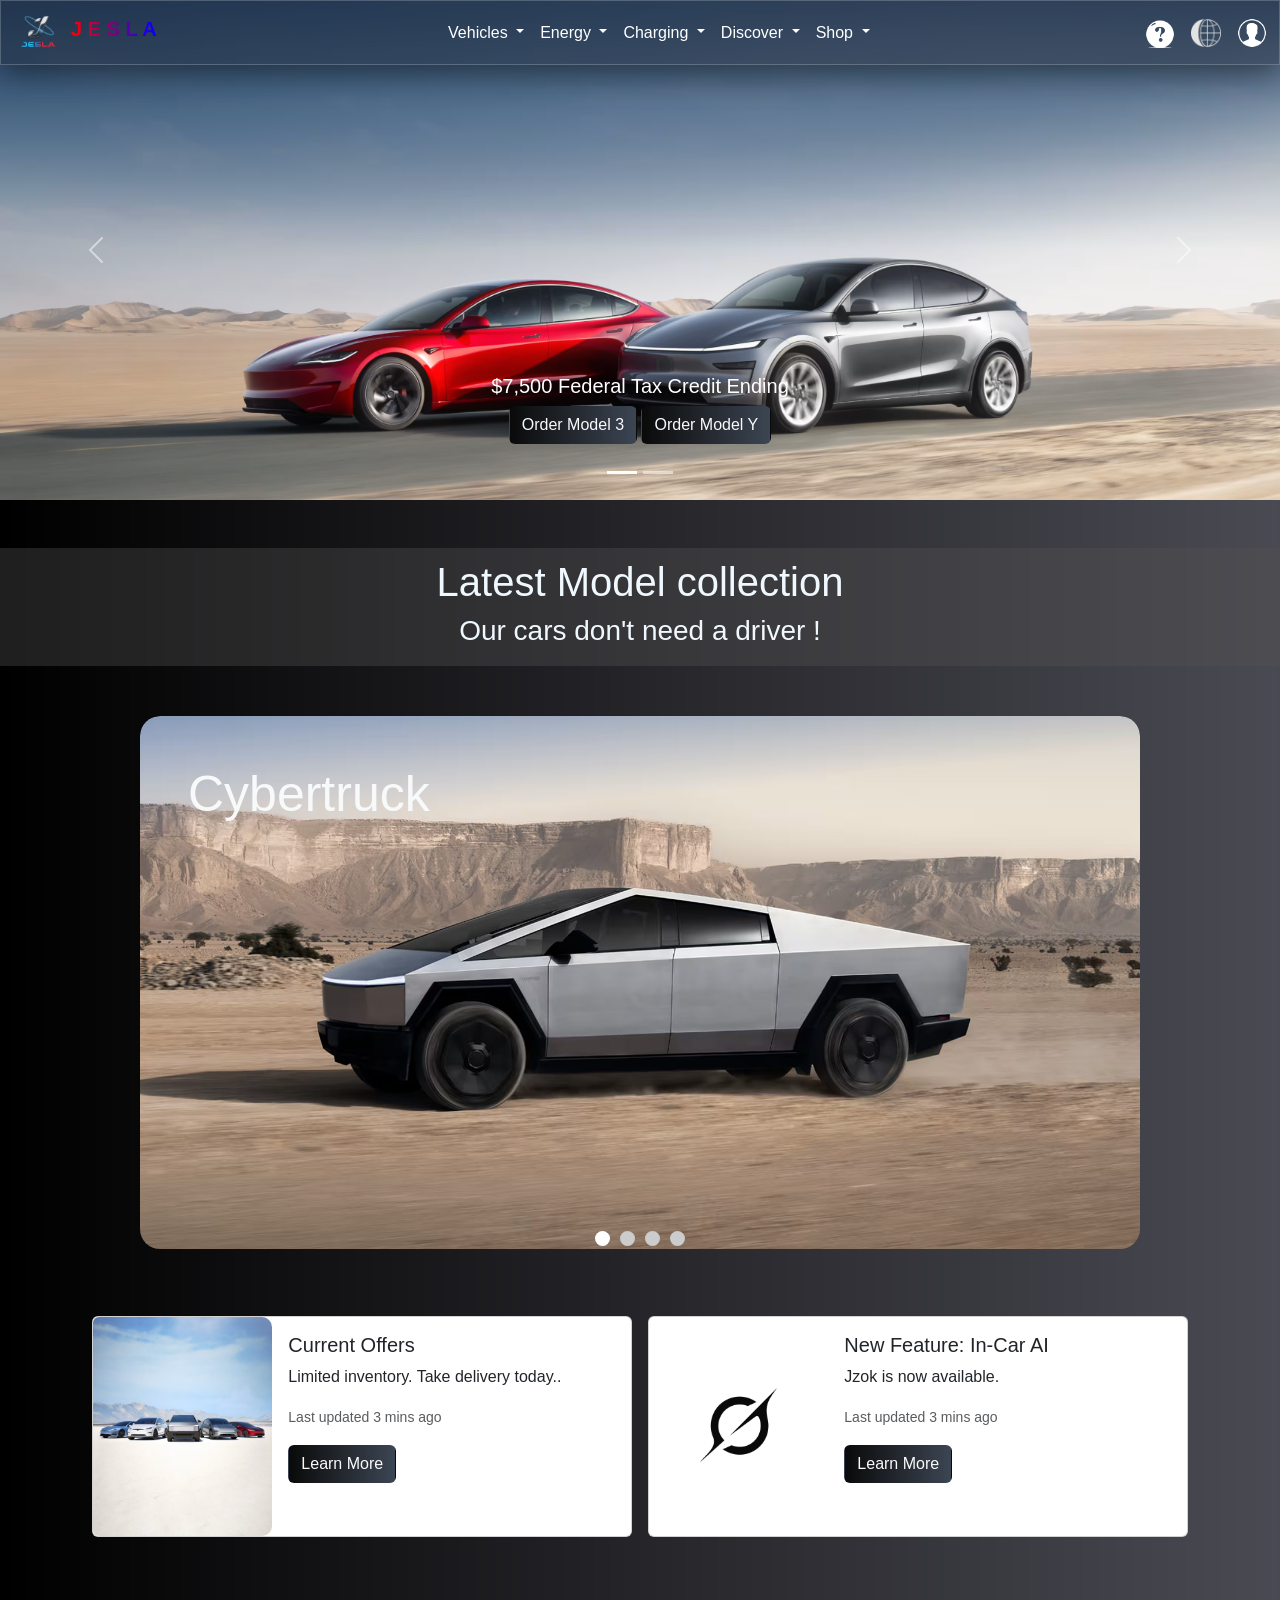
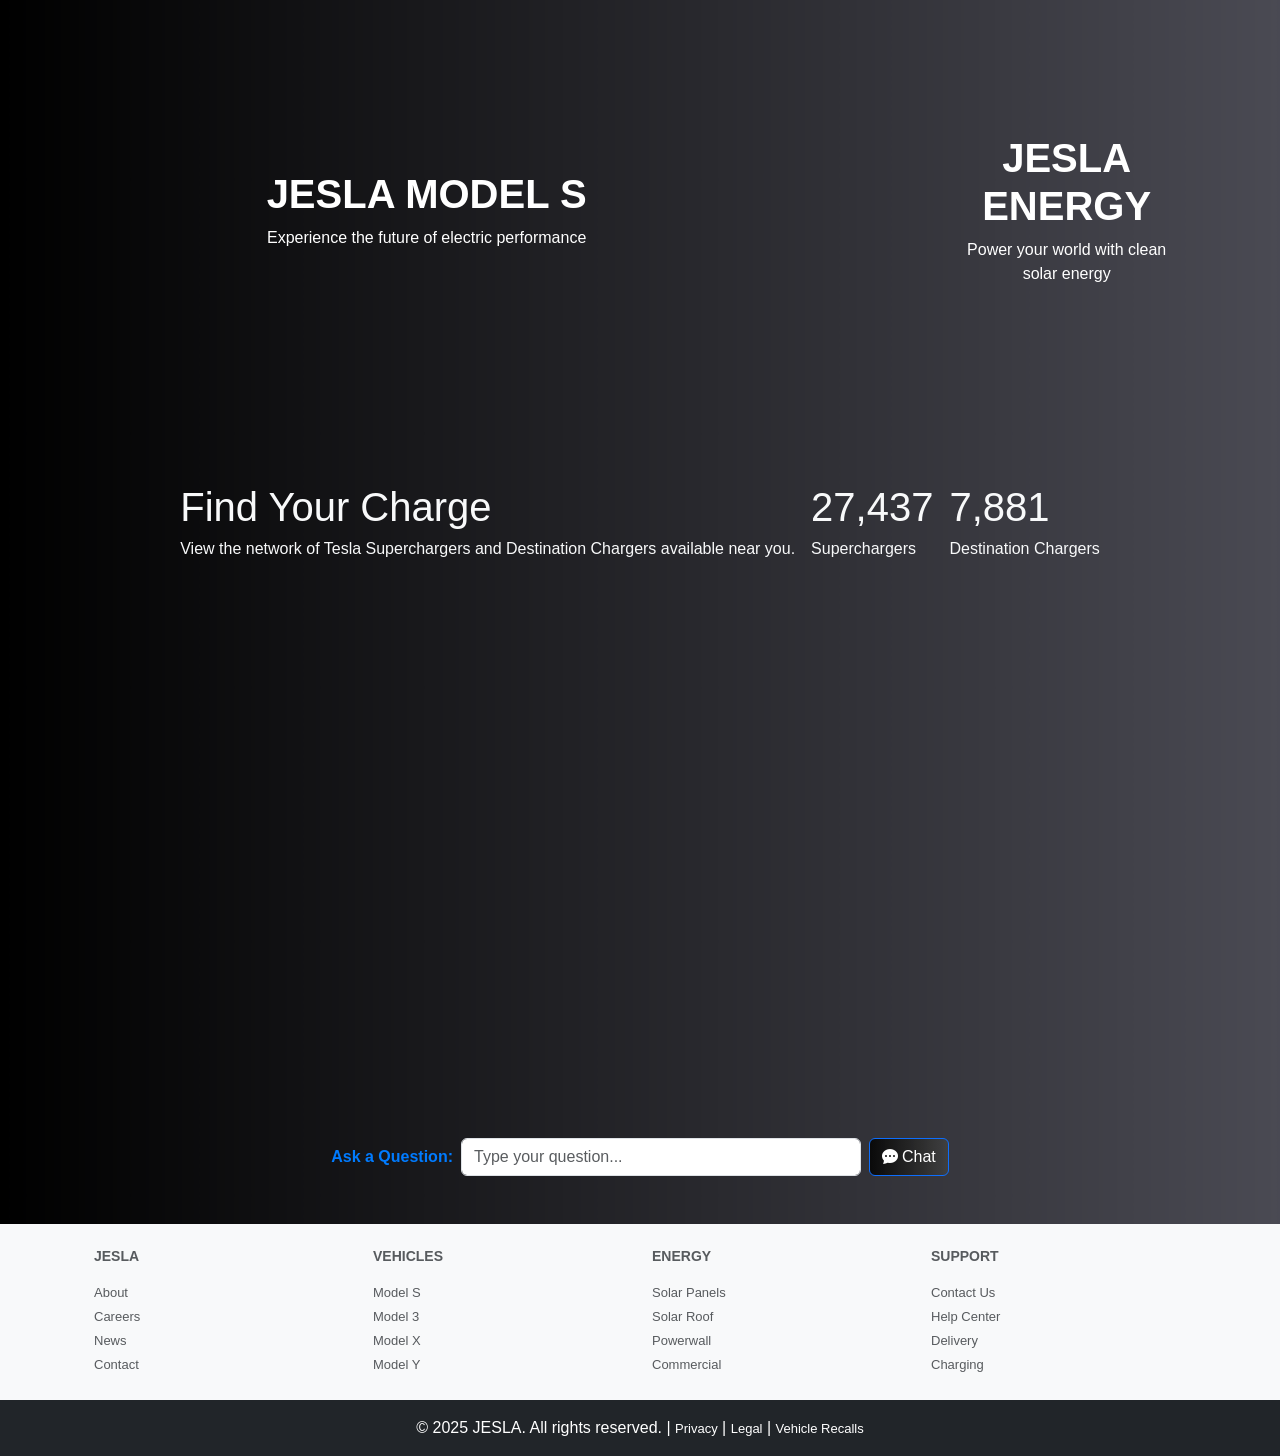
==== html/index.html @ 2bb3d4c1 "Initial commit" ====
<!DOCTYPE html>
<html lang="en">
<head>
  <meta charset="UTF-8" />
  <meta name="viewport" content="width=device-width, initial-scale=1.0" />
  <title>Jesla.com</title>
  <link href="https://cdn.jsdelivr.net/npm/bootstrap@5.3.7/dist/css/bootstrap.min.css" rel="stylesheet">
  <link rel="icon" href="../media/logo/jesla-ls.png">
  <link rel="stylesheet" href="../css/homepage1.css">
  <link href="https://cdn.jsdelivr.net/npm/bootstrap-icons@1.10.5/font/bootstrap-icons.css" rel="stylesheet">

</head>
<body>
  <nav class="navbar navbar-expand-lg fixed-top">
    <div class="container-fluid">
      <!-- Logo -->
      <a class="navbar-brand d-flex align-items-center" href="#">
        <img src="../media/logo/jesla-ls.png" alt="Jesla" style="height: 50px; width: 50px;" class="me-2 logo" />
        <h4 class="gradient-text">J E S L A</h4>
      </a>

      <!-- Toggler -->
      <button class="navbar-toggler" type="button" data-bs-toggle="collapse" data-bs-target="#navbarContent">
        <span class="navbar-toggler-icon"></span>
      </button>

      <!-- Menu -->
      <div class="collapse navbar-collapse justify-content-between" id="navbarContent">
        <ul class="navbar-nav mx-auto mb-2 mb-lg-0">
          <li class="nav-item dropdown dropdown-mega position-static">
  <a class="nav-link dropdown-toggle" href="#" id="vehiclesDropdown" role="button" data-bs-toggle="dropdown" aria-expanded="false">
    Vehicles
  </a>
  <div class="dropdown-menu mega-menu shadow border-0 w-100 mt-0" aria-labelledby="vehiclesDropdown">
    <div class="container py-4">
                <div class="row">
                  <!-- Left Content -->
                  <div class="col-md-9">
                    <div class="row text-center">
                      <div class="col-md-2 mb-3">
                        <img src="../media/img/tesla-model-s.avif" class="img-fluid mb-2" />
                        <h6>Model S</h6>
                        <a href="#">Learn</a> | <a href="../html/order.html">Order</a>
                      </div>
                      <div class="col-md-2 mb-3">
                        <img src="../media/img/tesla-3.jpeg" class="img-fluid mb-2" />
                        <h6>Model 3</h6>
                        <a href="#">Learn</a> | <a href="../html/order.html">Order</a>
                      </div>
                      <div class="col-md-2 mb-3">
                        <img src="../media/img/tmy.jpg" class="img-fluid mb-2" />
                        <h6>Model Y</h6>
                        <a href="#">Learn</a> | <a href="../html/order.html">Order</a>
                      </div>
                    </div>

                     <div class="row text-center">
                      <div class="col-md-2 mb-3">
                        <img src="../media/img/tesla-model-s.avif" class="img-fluid mb-2" />
                        <h6>Model S</h6>
                        <a href="#">Learn</a> | <a href="../html/order.html">Order</a>
                      </div>
                      <div class="col-md-2 mb-3">
                        <img src="../media/img/tesla-3.jpeg" class="img-fluid mb-2" />
                        <h6>Model 3</h6>
                        <a href="#">Learn</a> | <a href="../html/order.html">Order</a>
                      </div>
                      <div class="col-md-2 mb-3">
                        <img src="../media/img/tmy.jpg" class="img-fluid mb-2" />
                        <h6>Model Y</h6>
                        <a href="#">Learn</a> | <a href="../html/order.html">Order</a>
                      </div>
                    </div>

                  </div>

                  <!-- Divider & Right List -->
                  <div class="col-md-3 position-relative">
                    <div class="divider"></div>
                    <ul class="list-unstyled ps-3">
                      <li><a href="#">Current Offers</a></li>
                      <li><a href="#">Demo Drive</a></li>
                      <li><a href="#">Trade-in</a></li>
                      <li><a href="#">Help Me Choose</a></li>
                      <li><a href="#">Compare</a></li>
                      <li><a href="#">Workshops</a></li>
                      <li><a href="#">Fleet</a></li>
                      <li><a href="#">Roadster</a></li>
                    </ul>
                  </div>
                </div>
              </div>
            </div>
          </li>

            <li class="nav-item dropdown dropdown-mega position-static">
  <a class="nav-link dropdown-toggle" href="#" id="vehiclesDropdown" role="button" data-bs-toggle="dropdown" aria-expanded="false">
    Energy
  </a>
  <div class="dropdown-menu mega-menu shadow border-0 w-100 mt-0" aria-labelledby="vehiclesDropdown">
    <div class="container py-4">
                <div class="row">
                  <!-- Left Content -->
                  <div class="col-md-9">
                    <div class="row text-center">
                      <div class="col-md-2 mb-3">
                        <img src="../media/img/Mega-Menu-Energy-Solar-Panels.avif" class="img-fluid mb-2" />
                        <h6>Solar Panels</h6>
                        <a href="#">Learn</a> | <a href="../html/order.html">Order</a>
                      </div>
                      <div class="col-md-2 mb-3">
                        <img src="../media/img/Mega-Menu-Energy-Solar-Roof.avif" class="img-fluid mb-2" />
                        <h6>Solar Roof</h6>
                        <a href="#">Learn</a> | <a href="../html/order.html">Order</a>
                      </div>
                      <div class="col-md-2 mb-3">
                        <img src="../media/img/Mega-Menu-Energy-Powerwall-US.avif" class="img-fluid mb-2" />
                        <h6>Power-wall</h6>
                        <a href="#">Learn</a> | <a href="../html/order.html">Order</a>
                      </div>
                      <div class="col-md-2 mb-3">
                        <img src="../media/img/Mega-Menu-Energy-Megapack.avif" class="img-fluid mb-2" />
                        <h6>Solar Roof</h6>
                        <a href="#">Learn</a> | <a href="../html/order.html">Order</a>
                      </div>
                    </div>
                  </div>

                  <!-- Divider & Right List -->
                  <div class="col-md-3 position-relative">
                    <div class="divider"></div>
                    <ul class="list-unstyled ps-3">
                      <li><a href="#">Schedule a Consultation</a></li>
                      <li><a href="#">Why Solar</a></li>
                      <li><a href="#">Incentives</a></li>
                      <li><a href="#">Support</a></li>
                      <li><a href="#">Partner with Tesla</a></li>
                      <li><a href="#">Commercial</a></li>
                      <li><a href="#">Utilities</a></li>
                    </ul>
                  </div>
                </div>
              </div>
            </div>
        </li>

         <li class="nav-item dropdown dropdown-mega position-static">
  <a class="nav-link dropdown-toggle" href="#" id="vehiclesDropdown" role="button" data-bs-toggle="dropdown" aria-expanded="false">
    Charging
  </a>
  <div class="dropdown-menu mega-menu shadow border-0 w-100 mt-0" aria-labelledby="vehiclesDropdown">
    <div class="container py-4">
                <div class="row">
                  <!-- Left Content -->
                  <div class="col-md-9">
                    <div class="row text-center">
                      <div class="col-md-2 mb-3">
                        <img src="../media/img/Mega-Menu-Charging-Charging.avif" class="img-fluid mb-2" />
                        <h6>Charging</h6>
                        <a href="#">Learn</a> | <a href="#">Order</a>
                      </div>
                      <div class="col-md-2 mb-3">
                        <img src="../media/img/Mega-Menu-Charging-Supercharging-NA.avif" class="img-fluid mb-2" />
                        <h6>Supercharging</h6>
                        <a href="#">Learn</a> | <a href="#">Order</a>
                      </div>
                      <div class="col-md-2 mb-3">
                        <img src="../media/img/Mega-Menu-Charging-Home-Charging.avif" class="img-fluid mb-2" />
                        <h6>Home-Charging</h6>
                        <a href="#">Learn</a> | <a href="#">Order</a>
                      </div>
                   </div>   
                      <div class="row text-center">
                      <div class="col-md-2 mb-3">
                        <img src="../media/img/Mega-Menu-Charging-Charging-for-Business.avif" class="img-fluid mb-2" />
                        <h6>Charging-for-Business</h6>
                        <a href="#">Learn</a> | <a href="#">Order</a>
                      </div>
                    </div>
                  </div>

                  <!-- Divider & Right List -->
                  <div class="col-md-3 position-relative">
                    <div class="divider"></div>
                    <ul class="list-unstyled ps-3">
                      <li><a href="#">Help Me Charge</a></li>
                      <li><a href="#">Charging Calculator</a></li>
                      <li><a href="#">Charging With NACS</a></li>
                      <li><a href="#">Supercharger Voting</a></li>
                      <li><a href="#">Host a Supercharger</a></li>
                    </ul>
                  </div>
                </div>
              </div>
            </div>
        </li>

           <!-- Discover Mega Menu -->
<li class="nav-item dropdown dropdown-mega position-static">
  <a class="nav-link dropdown-toggle" href="#" id="vehiclesDropdown" role="button" data-bs-toggle="dropdown" aria-expanded="false">
    Discover
  </a>
  <div class="dropdown-menu mega-menu shadow border-0 w-100 mt-0" aria-labelledby="vehiclesDropdown">
    <div class="container py-4">
      <div class="row">

        <!-- Left Column (Main Links) -->
        <div class="col-md-9">
          <div class="row text-start">

            <!-- Section 1 -->
            <div class="col-md-3 mb-3">
              <h6 class="fw-bold">Resources</h6>
              <ul class="list-unstyled">
                <li><a href="#">Drive</a></li>
                <li><a href="#">Insurance</a></li>
                <li><a href="#">Current Offers</a></li>
                <li><a href="#">Learn</a></li>
                <li><a href="#">Video Guides</a></li>
                <li><a href="#">Customer Stories</a></li>
                <li><a href="#">Events</a></li>
                <li><a href="#">Workshops</a></li>
              </ul>
            </div>

            <!-- Section 2 -->
            <div class="col-md-3 mb-3">
              <h6 class="fw-bold">Location Services</h6>
              <ul class="list-unstyled">
                <li><a href="#">Find Us</a></li>
                <li><a href="#">Find a Collision Center</a></li>
                <li><a href="#">Find a Certified Installer</a></li>
              </ul>
            </div>

            <!-- Add more columns here if needed -->

            <div class="col-md-3 mb-3">
              <h6 class="fw-bold">Company</h6>
              <ul class="list-unstyled">
                <li><a href="#">About</a></li>
                <li><a href="#">Careers</a></li>
                <li><a href="#">Investor Relations</a></li>
              </ul>
            </div>
          </div>
        </div>

        <!-- Right Column (Optional Extras) -->
        <div class="col-md-3 right-links position-relative">
          <div class="divider"></div>
          <ul class="list-unstyled ps-3">
            <li><a href="#">Roadster</a></li>
            <li><a href="#">Cybertruck</a></li>
            <li><a href="#">Semi</a></li>
            <li><a href="#">Investor Relations</a></li>
          </ul>
        </div>
      </div>
    </div>
  </div>
</li>

<li class="nav-item dropdown dropdown-mega position-static">
  <a class="nav-link dropdown-toggle" href="#" id="vehiclesDropdown" role="button" data-bs-toggle="dropdown" aria-expanded="false">
    Shop
  </a>
  <div class="dropdown-menu mega-menu shadow border-0 w-100 mt-0" aria-labelledby="vehiclesDropdown">
    <div class="container py-4">
            <div class="row">

                <div class="col-md-12">
                    <div class="row text-center">
                            <div class="col-md-3 mb-3">
                                <img src="../media/img/Mega-Menu-Shop-Charging.avif" alt="" class="img-fluid mb-2" />
                                <h6 class="fw-bold">Shop-Charger</h6>
                            </div>

                            <!-- Section 2 -->
                            <div class="col-md-3 mb-3">
                                <img src="../media/img/Mega-Menu-Shop-Vehicle-Accessories.avif" alt=""  class="img-fluid mb-2" />
                                <h6 class="fw-bold">Vehicle-Accessories</h6>
                            </div>


                            <div class="col-md-3 mb-3">
                                <img src="../media/img/Mega-Menu-Shop-Lifestyle.avif" alt=""  class="img-fluid mb-2" />
                                <h6 class="fw-bold">Life Style</h6>
                            </div>

                            <div class="col-md-3 mb-3">
                                <img src="../media/img/Mega-Menu-Shop-Apparel.avif" alt=""  class="img-fluid mb-2" />
                                <h6 class="fw-bold">Apparel</h6>
                            </div>   
                    </div>
                    </div>
                </div>
            </div>
        </div>
    </div>
</li>


        <!-- Icons -->
        <div class="d-flex gap-3">
          <a href="../html/support.html"><img src="../media/logo/icons8-help-48.png" alt="Help" class="icon" /></a>
          <a href="#"><img src="../media/logo/internet_957179.png" alt="Browser" class="icon" /></a>
          <a href="../html/profile.html"><img src="../media/logo/icons8-profile-50.png" alt="Profile" class="icon" /></a>
        </div>
      </div>
    </div>
  </nav>

  <!-- Carousel -->
  <div id="carouselExampleCaptions" class="carousel slide sld">
    <div class="carousel-indicators">
      <button type="button" data-bs-target="#carouselExampleCaptions" data-bs-slide-to="0" class="active"></button>
      <button type="button" data-bs-target="#carouselExampleCaptions" data-bs-slide-to="1"></button>
    </div>
    <div class="carousel-inner">
      <div class="carousel-item active">
        <img src="../media/img/Homepage-Promo-FTC-Desktop.avif" class="d-block w-100 imge" alt="...">
        <div class="carousel-caption d-none d-md-block">
          <h5>$7,500 Federal Tax Credit Ending</h5>
          <p><a href="../html/order.html"><button class="btn bg-primary text-light">Order Model 3</button></a> <a href="../html/order.html"><button class="btn bg-primary text-light">Order Model Y</button></a></p>
        </div>
      </div>
      <div class="carousel-item">
        <img src="../media/img/Homepage-Promo-Model-3-Desktop-US-July.avif" class="d-block w-100 imge" alt="...">
        <div class="carousel-caption d-none d-md-block">
          <h5>J E S L A Model X</h5>
          <p><button class="btn text-light" href="../html/order.html">ORDER MODEL 3</button> <button class="btn bg-primary text-light" href="../html/order.html">ORDER MODEL Y</button></p>
        </div>
      </div>
    </div>
    <button class="carousel-control-prev" type="button" data-bs-target="#carouselExampleCaptions" data-bs-slide="prev">
      <span class="carousel-control-prev-icon" aria-hidden="true"></span>
      <span class="visually-hidden">Previous</span>
    </button>
    <button class="carousel-control-next" type="button" data-bs-target="#carouselExampleCaptions" data-bs-slide="next">
      <span class="carousel-control-next-icon" aria-hidden="true"></span>
      <span class="visually-hidden">Next</span>
    </button>
  </div>

<div class="bars container-fluid mt-5">
  <h1>Latest Model collection</h1>
  <h3>Our cars don't need a driver !</h3>
</div>

<div class="slider">
  <!-- Radio Buttons -->
  <input type="radio" name="slide" id="slide1" checked>
  <input type="radio" name="slide" id="slide2">
  <input type="radio" name="slide" id="slide3">
  <input type="radio" name="slide" id="slide4">

  <!-- Slides -->
  <div class="slidesz">
    <div class="slidez">
      <img src="../media/img/cyber-track.jpg" alt="Slide 1">
       <div class="card-img-overlay">
    <h5 class="card-title text-light mt-5 ms-5">Cybertruck</h5>
  </div>
  </div>

    <div class="slidez">
      <img src="../media/img/model-x.avif" alt="Slide 2">
      <div class="card-img-overlay">
        <h5 class="card-title text-light mt-5 ms-5">Model-x</h5>
      </div>
    </div>
   
    <div class="slidez">
      <img src="../media/img/Homepage-Card-Model-Y-Desktop-US.avif" alt="Slide 3">
        <div class="card-img-overlay">
        <h5 class="card-title text-light mt-5 ms-5">Model-y</h5>
      </div>
    </div>
    
    <div class="slidez">
      <img src="../media/img/Homepage-Card-Model-3-Desktop-US.avif" alt="Slide 4">
        <div class="card-img-overlay">
        <h5 class="card-title text-light mt-5 ms-5">Model-3</h5>
      </div>
    </div>
  </div>

  <!-- Navigation dots -->
  <div class="navigation">
    <label for="slide1"></label>
    <label for="slide2"></label>
    <label for="slide3"></label>
    <label for="slide4"></label>
  </div>
</div>

<div class="carb grid d-flex gap-3 justify-content-center mt-2 mb-5">

   <div class="card mb-3" style="max-width: 540px;">
  <div class="row g-0">
    <div class="col-md-4">
      <img src="../media/img/Homepage-Grid-Current-Offers.avif" class="img-fluid rounded-start" alt="...">
    </div>
    <div class="col-md-8">
      <div class="card-body">
        <h5 class="card-title">Current Offers</h5>
        <p class="card-text">Limited inventory. Take delivery today..</p>
        <p class="card-text"><small class="text-body-secondary">Last updated 3 mins ago</small></p>
        <p class="btn bg-primary text-light"><a href="https://www.tesla.com/current-offers" class="text-light">Learn More</a></p>
      </div>
    </div>
  </div>
</div>

<div class="card mb-3" style="max-width: 540px;">
  <div class="row g-0">
    <div class="col-md-4">
      <img src="../media/img/Homepage-Grid-AI.png" class="img-fluid rounded-start" alt="...">
    </div>
    <div class="col-md-8">
      <div class="card-body">
        <h5 class="card-title">New Feature:
                              In-Car AI</h5>
        <p class="card-text">Jzok is now available.</p>
        <p class="card-text"><small class="text-body-secondary">Last updated 3 mins ago</small></p>
         <p class="btn bg-primary text-light"><a href="https://www.tesla.com/support/grok" class="text-light">Learn More</a></p>
      </div>
    </div>
  </div>
</div>
</div>

  <div class="container-fluid p-0">
  <div class="row g-0">

    <!-- Left video with overlay -->
    <div class="col-md-8 position-relative">
      <video autoplay muted loop playsinline class="w-100 h-100" style="object-fit: cover;">
        <source src="../media/video/14075316_3840_2160_30fps.mp4" type="video/mp4">
        Your browser does not support the video tag.
      </video>
      <!-- Overlay Text -->
      <div class="position-absolute top-50 start-50 translate-middle text-white text-center">
        <h2 class="fw-bold display-6">JESLA MODEL S</h2>
        <p>Experience the future of electric performance</p>
      </div>
    </div>

    <!-- Right video with overlay -->
    <div class="col-md-4 position-relative">
      <video autoplay muted loop playsinline class="w-100 h-100" style="object-fit: cover;">
        <source src="../media/video/uhd_60fps.mp4" type="video/mp4">
        Your browser does not support the video tag.
      </video>
      <!-- Overlay Text -->
      <div class="position-absolute top-50 start-50 translate-middle text-white text-center">
        <h2 class="fw-bold display-6">JESLA ENERGY</h2>
        <p>Power your world with clean solar energy</p>
      </div>
    </div>

  </div>
</div>


<div class="charge-station d-flex container-fluid gap-3 justify-content-center mt-5 mb-5 text-light">
  <div class="c">
  <h1>Find Your Charge</h1>
  <h6>View the network of Tesla Superchargers and Destination Chargers available near you.</h6>
  </div>
  <div class="c">
  <h1>27,437</h1>
  <h6>Superchargers</h6>
  </div>
  <div class="c">
  <h1>7,881</h1>
  <h6>Destination Chargers</h6>
  </div>
</div>

<div class="container-fluid p-0">
  <div class="row g-0">
    <div class="col-12">
      <div class="map-container" style="position: relative; width: 100%; height: 500px;">
        <!-- Google Maps Embed -->
        <iframe
          src="https://www.google.com/maps/embed?pb=!1m18!1m12!1m3!1d3919.424042896168!2d106.7004231748048!3d10.777502259224115!2m3!1f0!2f0!3f0!3m2!1i1024!2i768!4f13.1!3m3!1m2!1s0x31752ef4f2b31f2f%3A0xe4bb3a71d997cdbf!2sBitexco%20Financial%20Tower!5e0!3m2!1sen!2sin!4v1628898457015!5m2!1sen!2sin"
          width="100%" height="100%" style="border:0;" allowfullscreen="" loading="lazy"
          referrerpolicy="no-referrer-when-downgrade"></iframe>
      </div>
    </div>
  </div>
</div>

<div class="container mt-4"> 
  <div class="d-flex align-items-center gap-2 justify-content-center">
    
    <!-- Blinking Label -->
    <label for="question" class="form-label mb-0 blinking-label">Ask a Question:</label>
    
    <!-- Input Box -->
    <input type="text" id="question" class="form-control" placeholder="Type your question..." style="max-width: 400px;">
    
    <!-- Chat Button -->
    <button class="btn btn-primary d-flex align-items-center gap-1">
      <i class="bi bi-chat-dots-fill"></i>
      Chat
    </button>

  </div>
</div>

<footer class="bg-light text-center text-lg-start text-muted mt-5">
  <div class="container p-4">
    <div class="row">
      <!-- Column 1: Jesla Info -->
      <div class="col-lg-3 col-md-6 mb-4 mb-md-0">
        <h6 class="text-uppercase fw-bold">JESLA</h6>
        <ul class="list-unstyled mb-0">
          <li><a href="#" class="text-reset text-decoration-none">About</a></li>
          <li><a href="#" class="text-reset text-decoration-none">Careers</a></li>
          <li><a href="#" class="text-reset text-decoration-none">News</a></li>
          <li><a href="#" class="text-reset text-decoration-none">Contact</a></li>
        </ul>
      </div>

      <!-- Column 2: Vehicles -->
      <div class="col-lg-3 col-md-6 mb-4 mb-md-0">
        <h6 class="text-uppercase fw-bold">Vehicles</h6>
        <ul class="list-unstyled mb-0">
          <li><a href="#" class="text-reset text-decoration-none">Model S</a></li>
          <li><a href="#" class="text-reset text-decoration-none">Model 3</a></li>
          <li><a href="#" class="text-reset text-decoration-none">Model X</a></li>
          <li><a href="#" class="text-reset text-decoration-none">Model Y</a></li>
        </ul>
      </div>

      <!-- Column 3: Energy -->
      <div class="col-lg-3 col-md-6 mb-4 mb-md-0">
        <h6 class="text-uppercase fw-bold">Energy</h6>
        <ul class="list-unstyled mb-0">
          <li><a href="#" class="text-reset text-decoration-none">Solar Panels</a></li>
          <li><a href="#" class="text-reset text-decoration-none">Solar Roof</a></li>
          <li><a href="#" class="text-reset text-decoration-none">Powerwall</a></li>
          <li><a href="#" class="text-reset text-decoration-none">Commercial</a></li>
        </ul>
      </div>

      <!-- Column 4: Support -->
      <div class="col-lg-3 col-md-6 mb-4 mb-md-0">
        <h6 class="text-uppercase fw-bold">Support</h6>
        <ul class="list-unstyled mb-0">
          <li><a href="#" class="text-reset text-decoration-none">Contact Us</a></li>
          <li><a href="#" class="text-reset text-decoration-none">Help Center</a></li>
          <li><a href="#" class="text-reset text-decoration-none">Delivery</a></li>
          <li><a href="#" class="text-reset text-decoration-none">Charging</a></li>
        </ul>
      </div>
    </div>
  </div>

  <!-- Bottom line -->
  <div class="text-center p-3 bg-dark text-white">
    &copy; 2025 JESLA. All rights reserved. |
    <a class="text-white text-decoration-none" href="#">Privacy</a> |
    <a class="text-white text-decoration-none" href="#">Legal</a> |
    <a class="text-white text-decoration-none" href="#">Vehicle Recalls</a>
  </div>
</footer>

<script src="https://cdn.jsdelivr.net/npm/bootstrap@5.3.7/dist/js/bootstrap.bundle.min.js"></script>
</body>
</html>
---- css/homepage1.css ----
*{
  margin: 0;
  padding: 0;
  box-sizing: border-box;
}
.mega-menu {
  position: absolute;
  top: 100%;
  left: 0;
  width: 100%;
  background-color: #fff;
  display: none;
  z-index: 1000;
  padding: 20px 0;
}

.nav-link{
  color: white;
}
.icon:hover,
.dropdown a:hover{
  background: rgba(255, 255, 255, 0.1); 
  backdrop-filter: blur(10px); 
  -webkit-backdrop-filter: blur(10px);   
  border: 1px solid rgba(255, 255, 255, 0.2);  
  border-radius: 10px;                   
  color: white;    
}

.dropdown-menu{
  background: rgba(255, 255, 255, 0.1); /* Transparent white */
  backdrop-filter: blur(10px);          /* Blur background behind */
  -webkit-backdrop-filter: blur(10px);  /* Safari support */
  border: 1px solid rgba(255, 255, 255, 0.2); /* Optional border */
  border-radius: 15px;                  /* Rounded corners */
  padding: 20px;
  color: white;    
}

.dropdown-mega:hover .mega-menu,
.dropdown-mega .mega-menu:hover {
  display: block;
}


.navbar{
height: 65px;
background: rgba(19, 10, 10, 0.267);
  border: 1px solid rgba(255, 255, 255, 0.2);
  backdrop-filter: blur(10px);
  -webkit-backdrop-filter: blur(10px);
  box-shadow: 0 8px 32px rgba(0, 0, 0, 0.486);
  transition: all 0.3s ease;
}

.icon{
  height: 30px;
}
.divider {
  border-left: 1px solid #ccc;
  height: 100%;
  position: absolute;
  left: 0;
  top: 0;
}

.img-fluid{
  border-radius: 10px;
}

.sld .imge{
  height: 500px;
}

a {
  text-decoration: none;
  color: black;
}

.gradient-text {
      background: linear-gradient(to right, red, blue);
      background-clip: text;
      -webkit-background-clip: text;
      -webkit-text-fill-color: transparent;
      font-size: 20px;
      font-weight: bold;
    }

body {
  margin: 0;
  padding: 0;
  font-family: sans-serif;
    background: linear-gradient(to right, rgb(0, 0, 0), rgb(74, 74, 83));
  backdrop-filter: blur(2px);
  -webkit-backdrop-filter: blur(0.6px);  
  min-height: 100vh; /* ensures full height */
  margin: 0;
 }

 .btn{
    background: linear-gradient(to right, rgb(10, 10, 10), rgba(65, 65, 65, 0.904));
 }

.carousel-item img {
  height: 60vh;
  width: 100%;
  object-fit: cover;
}

.bars {
  margin-top: 5px;
  padding: 10px;
  width: 100%;
   backdrop-filter: blur(2px);
  -webkit-backdrop-filter: blur(0.6px);
  background-color: rgba(83, 82, 82, 0.384);
  display: flex;
  flex-direction: column;
  justify-content: center;
  align-items: center;
  color: aliceblue;
  text-align: center;
}

.s-slider {
  margin-top: 1cqh;
  padding: 10px;
  width: 100%;
  display: flex;
  flex-wrap: wrap;
  justify-content: center;
  gap: 25px;
}

 .slider {
      position: relative;
      width: 100%;
      max-width: 1000px;
      height: 550px;
      margin: 50px auto;
      overflow: hidden;
      border-radius: 20px;
    }

    .slidesz {
      display: flex;
      width: 400%;
      height: 100%;
      transition: transform 0.5s ease-in-out;
    }

    .slidez {
      width: 100%;
      flex-shrink: 0;
      position: relative;
    }

    .slidesz h5{
      font-size: 50px;
    }

    .slidesz h5:hover{
      text-shadow: 2px 2px 4px #ee0404;
     }

    .slidez img {
      width: 1000px;
      object-fit:scale-down;
      border-radius: 20px;
    }

    /* Hide all radios */
    input[type="radio"] {
      display: none;
    }

    /* Navigation dots */
    .navigation {
      position: absolute;
      bottom: 20px;
      left: 50%;
      transform: translateX(-50%);
      display: flex;
      gap: 10px;
      z-index: 10;
    }

    .navigation label {
      width: 15px;
      height: 15px;
      border-radius: 50%;
      background: #ccc;
      cursor: pointer;
      transition: background 0.3s;
    }

    /* Active dot */
    #slide1:checked ~ .slidesz {
      transform: translateX(0%);
    }

    #slide2:checked ~ .slidesz {
      transform: translateX(-100%);
    }

    #slide3:checked ~ .slidesz {
      transform: translateX(-200%);
    }

    #slide4:checked ~ .slidesz {
      transform: translateX(-300%);
    }

    #slide1:checked ~ .navigation label[for="slide1"],
    #slide2:checked ~ .navigation label[for="slide2"],
    #slide3:checked ~ .navigation label[for="slide3"],
    #slide4:checked ~ .navigation label[for="slide4"] {
      background: #fff;
    }

footer h6 {
  font-size: 14px;
  margin-bottom: 15px;
}

footer a {
  font-size: 13px;
}

footer a:hover {
  text-decoration: underline;
}

.blinking-label {
    animation: blink 1s infinite;
    font-weight: bold;
    color: #007bff;
  }

  @keyframes blink {
    0%   { opacity: 1; }
    50%  { opacity: 0; }
    100% { opacity: 1; }
  }

@media (max-width: 768px) {
  .carousel-caption h5 {
    font-size: 18px;
  }

  .carousel-caption button {
    margin: 5px;
    padding: 8px 12px;
    font-size: 14px;
  }

  .icon {
    height: 20px;
    width: 20px;
  }

  .bars h1 {
    font-size: 20px;
  }

  .bars h3 {
    font-size: 16px;
  }

  .card-img {
    height: 250px;
  }

  .c-body {
    flex-direction: column;
    align-items: center;
  }

  .s-slider {
    flex-direction: column;
    align-items: center;
  }
}
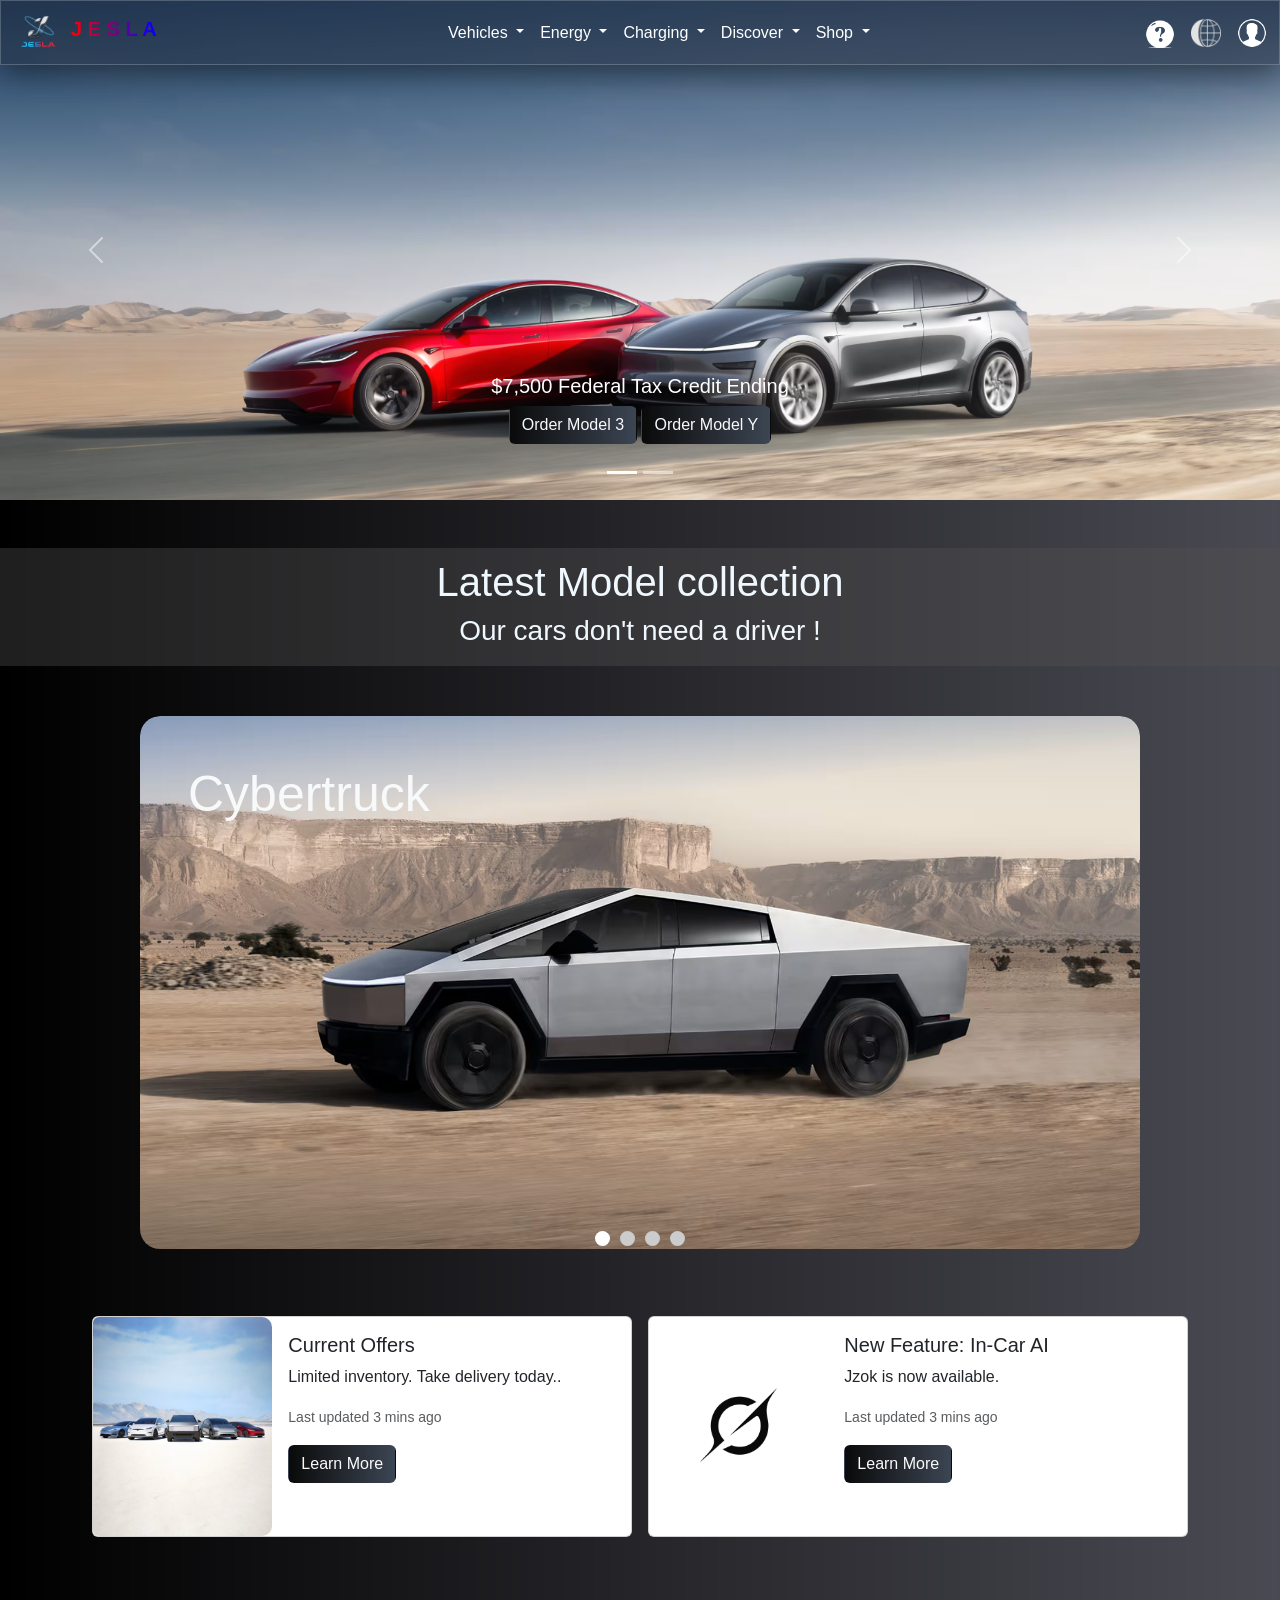
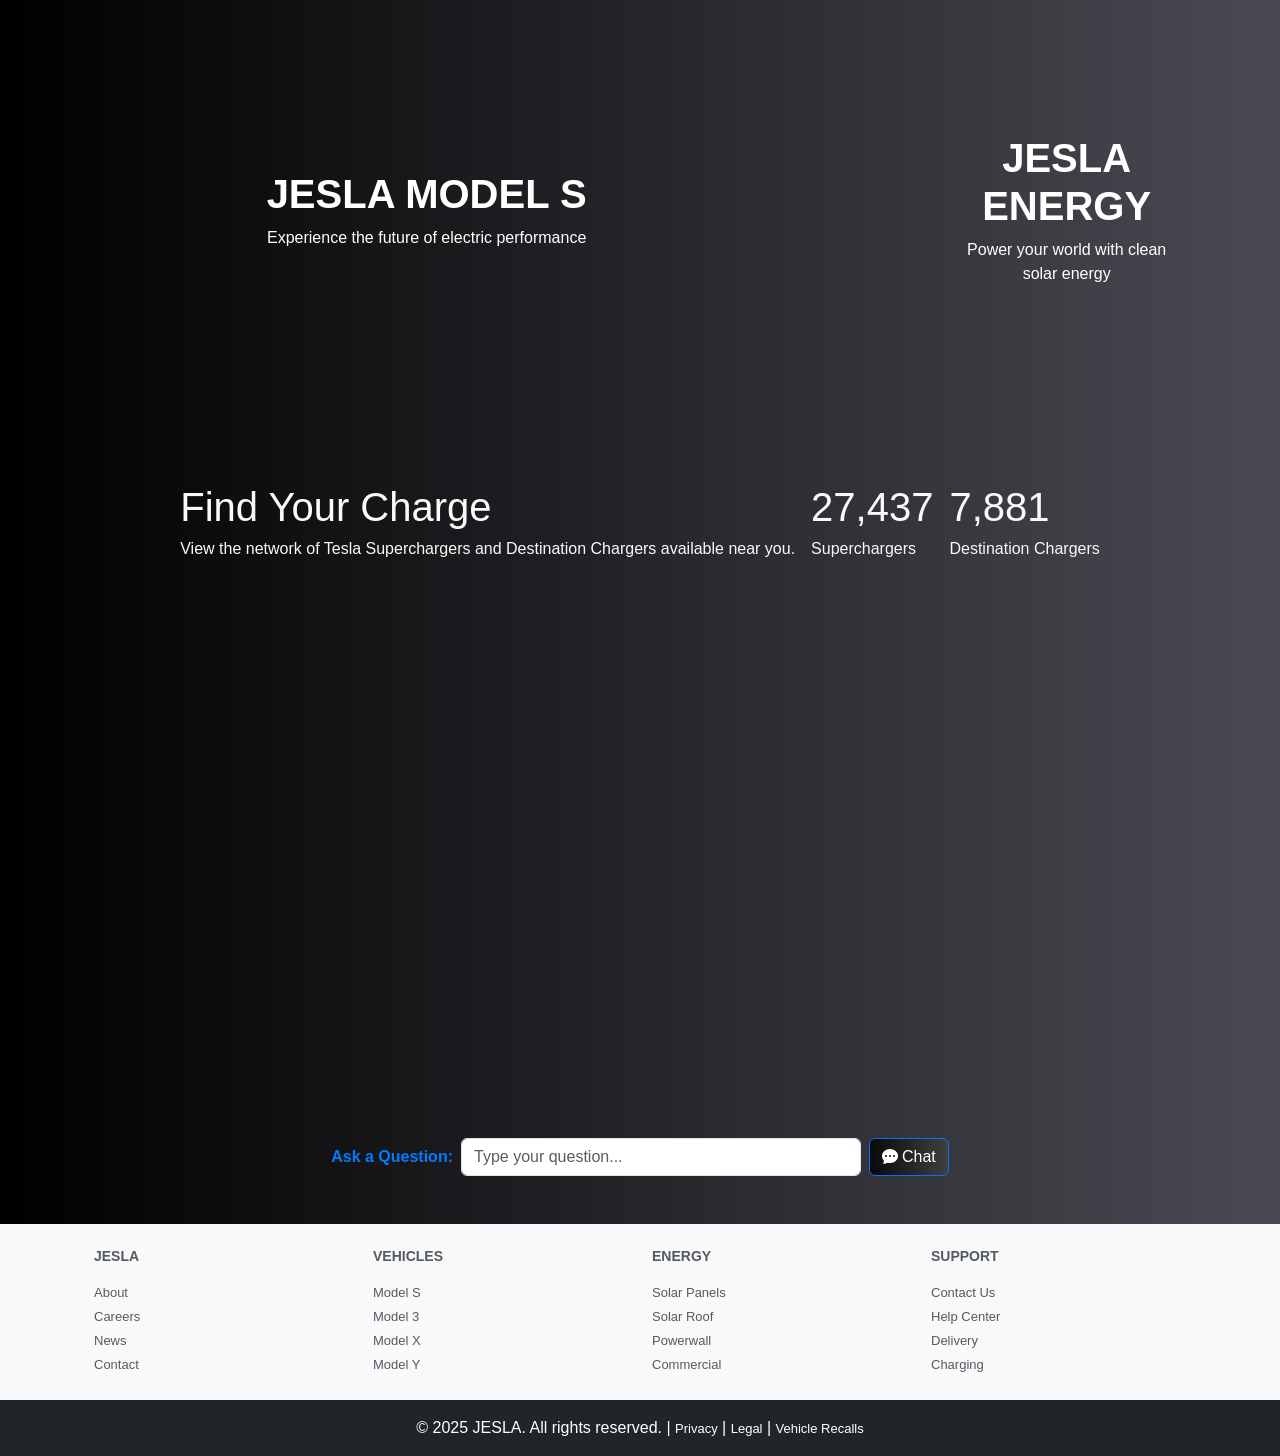
==== commit 383965ce: "update video link" ====
--- a/html/index.html
+++ b/html/index.html
@@ -437,7 +437,7 @@
     <!-- Left video with overlay -->
     <div class="col-md-8 position-relative">
       <video autoplay muted loop playsinline class="w-100 h-100" style="object-fit: cover;">
-        <source src="../media/video/14075316_3840_2160_30fps.mp4" type="video/mp4">
+        <source src="https://github.com/redhodom/Jesla/blob/main/media/video/14075316_3840_2160_30fps.mp4" type="video/mp4">
         Your browser does not support the video tag.
       </video>
       <!-- Overlay Text -->
@@ -450,7 +450,7 @@
     <!-- Right video with overlay -->
     <div class="col-md-4 position-relative">
       <video autoplay muted loop playsinline class="w-100 h-100" style="object-fit: cover;">
-        <source src="../media/video/uhd_60fps.mp4" type="video/mp4">
+        <source src="https://github.com/redhodom/Jesla/blob/main/media/video/uhd_60fps.mp4" type="video/mp4">
         Your browser does not support the video tag.
       </video>
       <!-- Overlay Text -->
